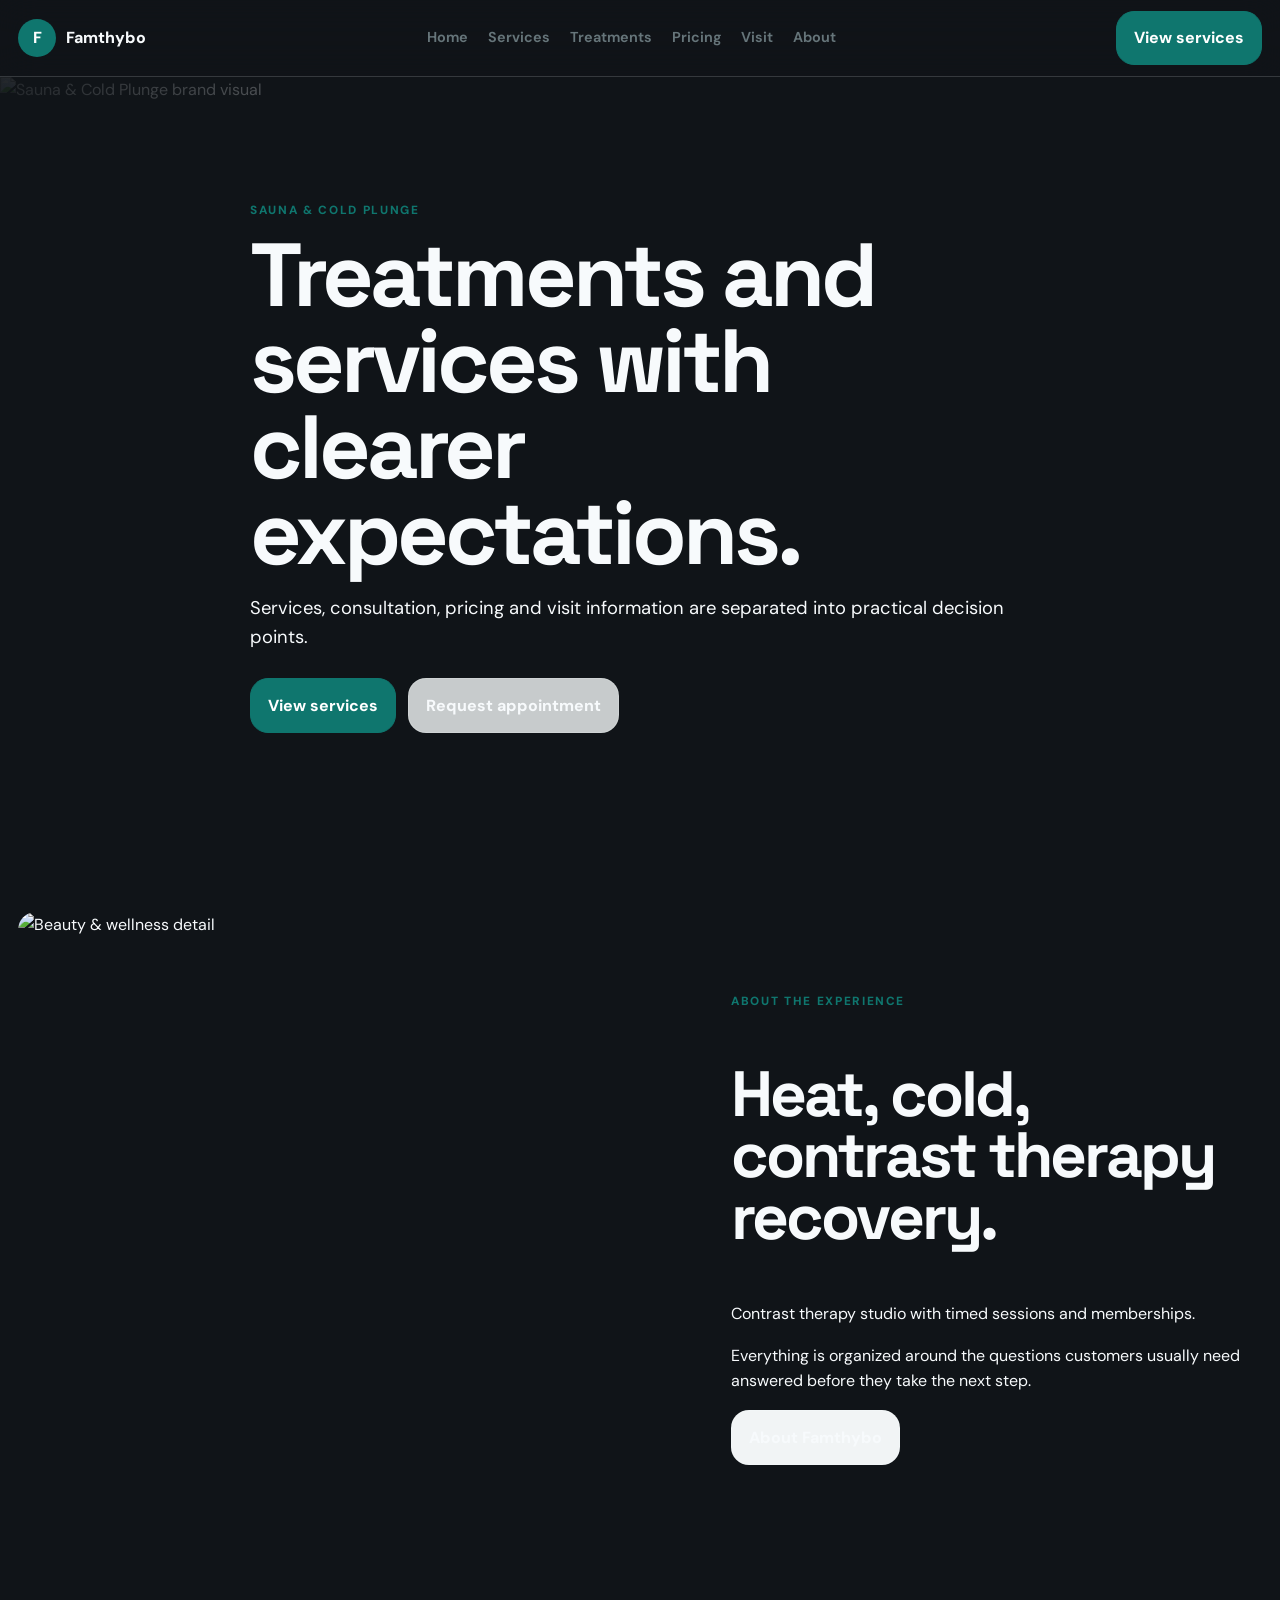
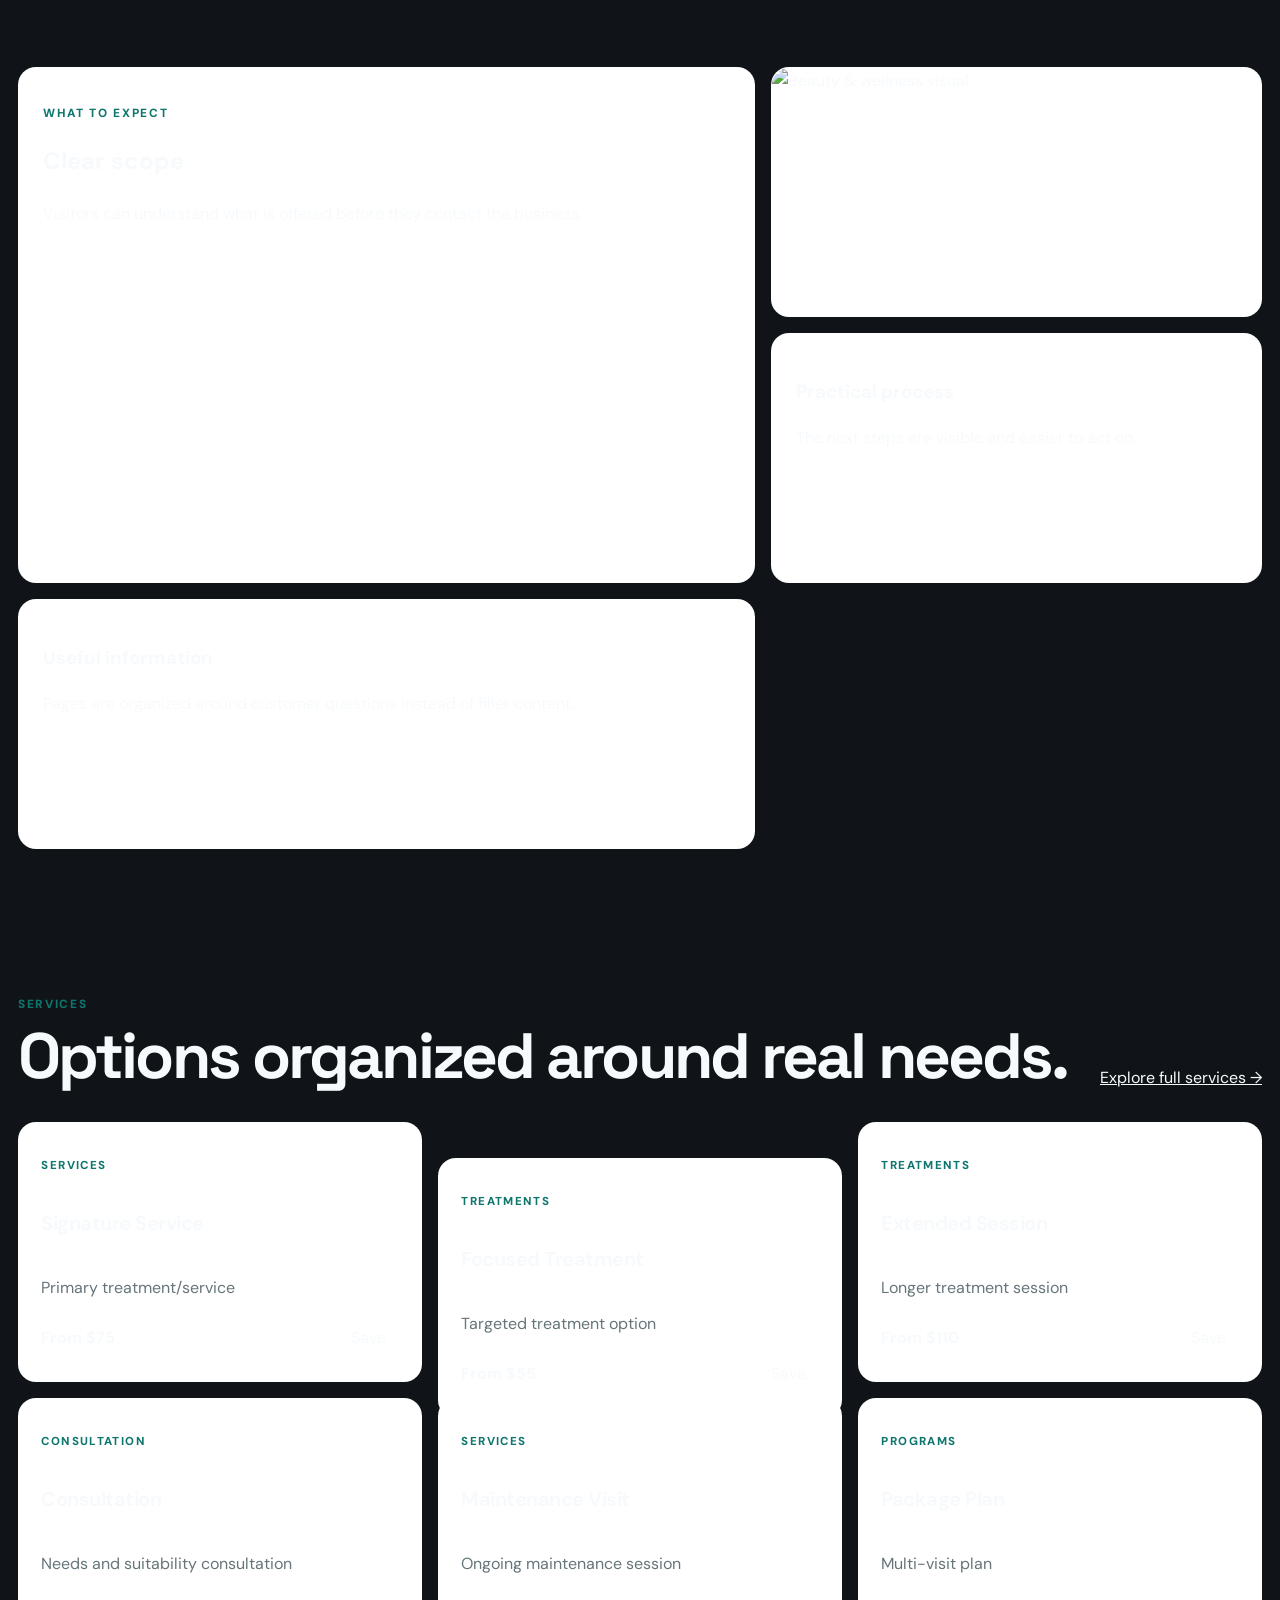
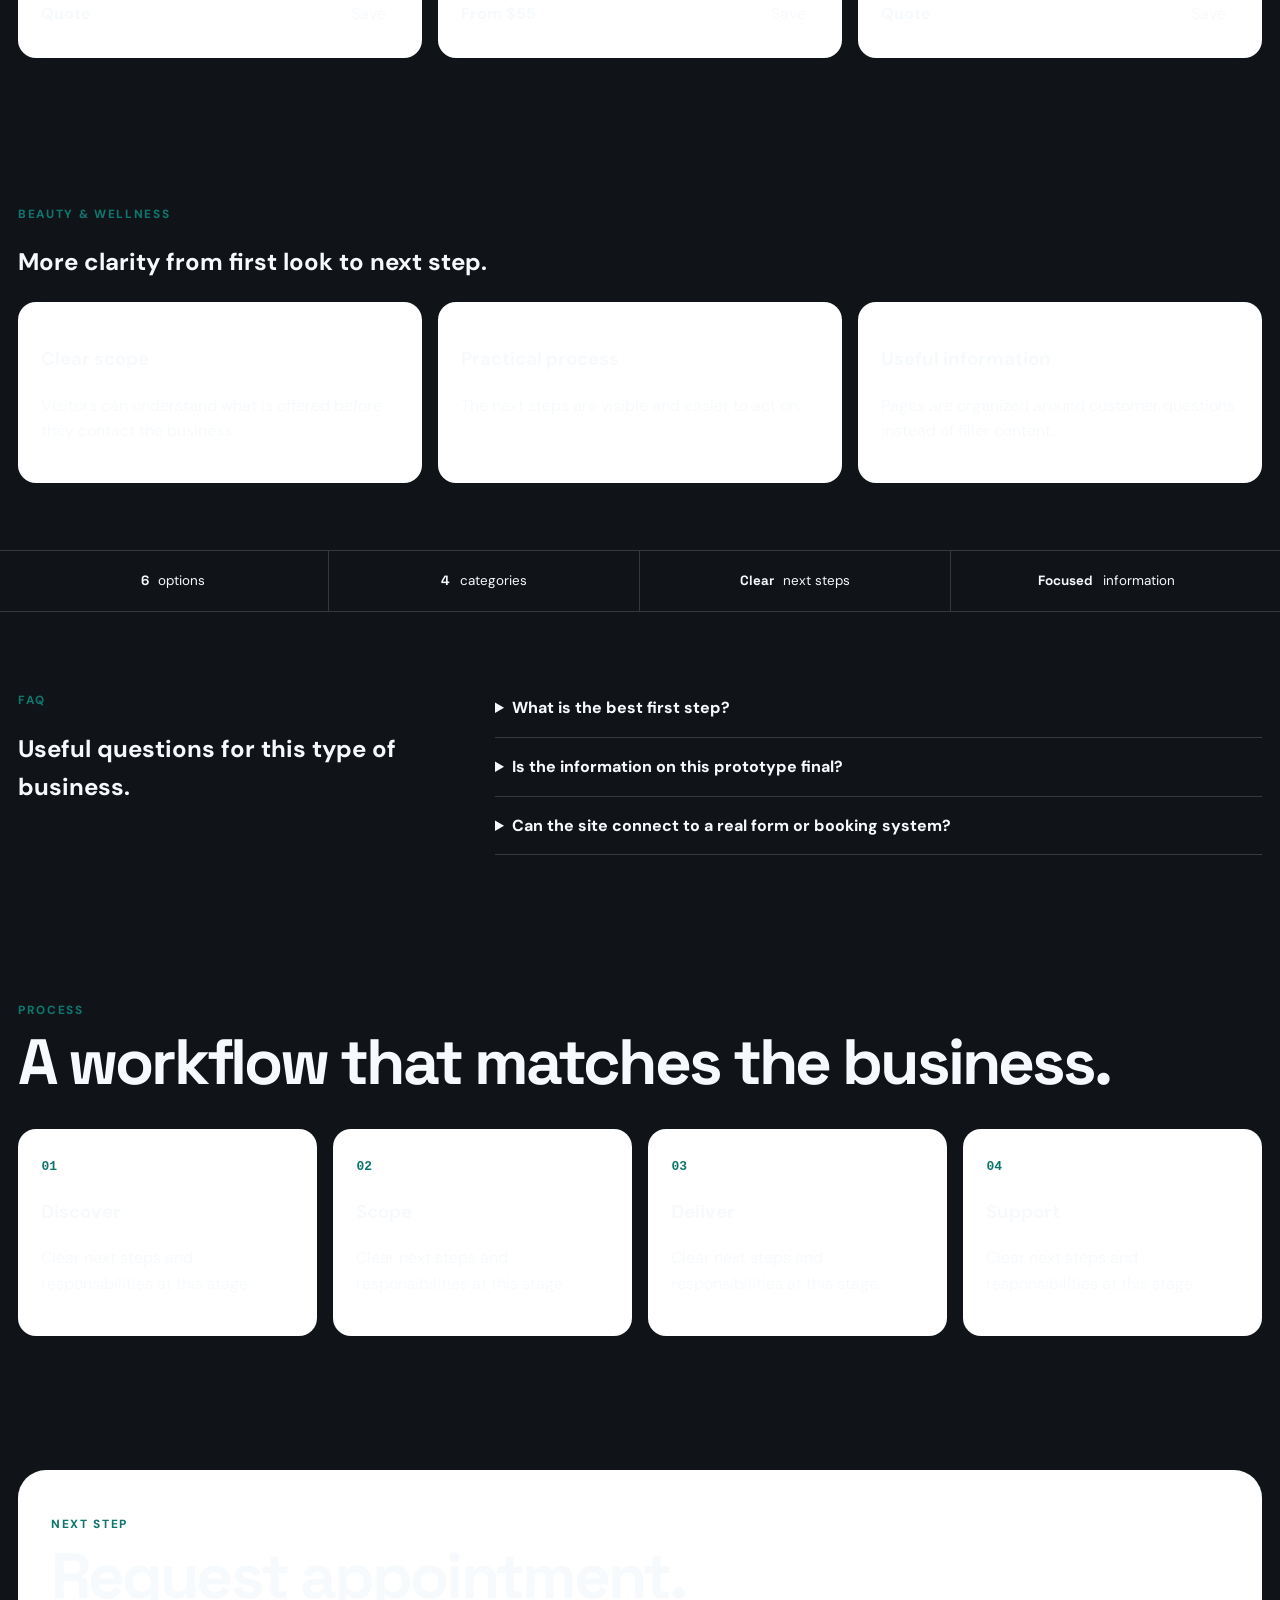
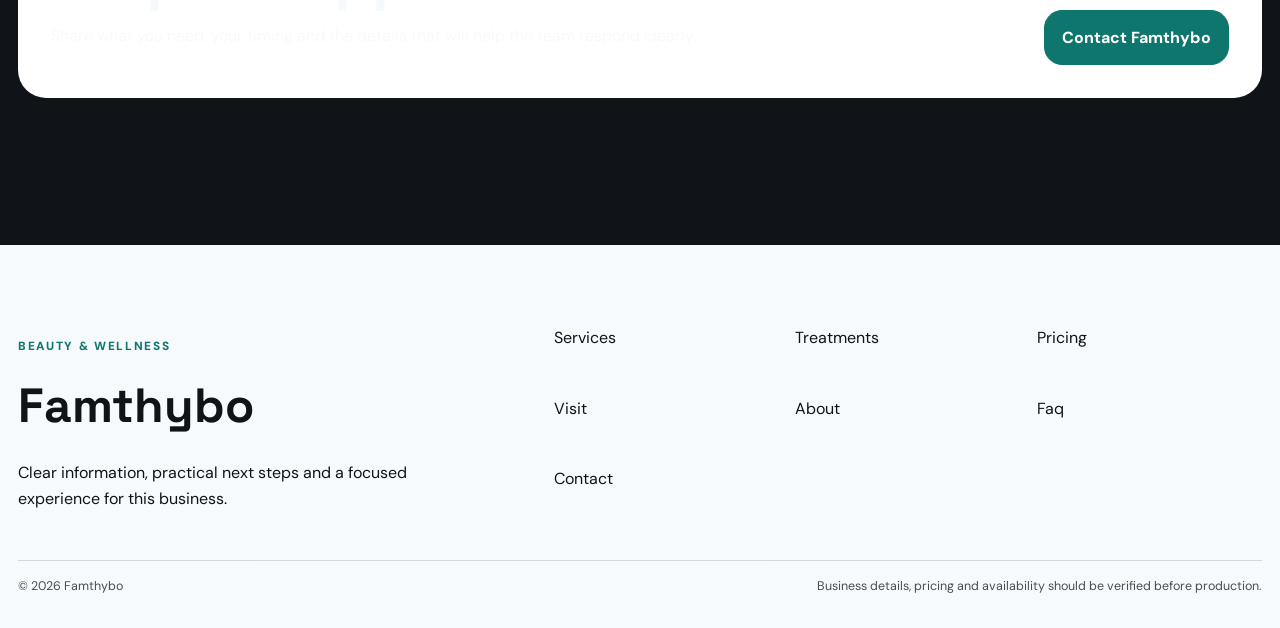
==== index.html @ 9ea0c8bc "Publish company website" ====
<!doctype html><html lang="en"><head><meta charset="utf-8"><meta name="viewport" content="width=device-width,initial-scale=1"><title>Home | Famthybo</title><meta name="description" content="Famthybo — Home. Heat, cold, contrast therapy recovery.."><meta name="theme-color" content="#101418"><meta property="og:title" content="Home | Famthybo"><meta property="og:description" content="Famthybo — Home. Heat, cold, contrast therapy recovery.."><meta property="og:image" content="assets/hero.svg"><meta name="twitter:card" content="summary_large_image"><link rel="preconnect" href="https://fonts.googleapis.com"><link rel="preconnect" href="https://fonts.gstatic.com" crossorigin><link href="https://fonts.googleapis.com/css2?family=DM+Sans:wght@400;500;600;700;800&family=Space+Grotesk:wght@500;600;700;800&display=swap" rel="stylesheet"><link rel="stylesheet" href="styles.css"><link rel="icon" href="favicon.svg" type="image/svg+xml"><script type="application/ld+json">{"@context": "https://schema.org", "@type": "Organization", "name": "Famthybo", "description": "Famthybo \u2014 Home. Heat, cold, contrast therapy recovery..", "url": "https://example.invalid", "knowsAbout": ["Beauty & wellness"]}</script></head><body class="arch-showcase hero-product_stage nav-utility cards-soft density-dense" data-arch="showcase"><header class="site-header"><div class="shell nav-shell"><a class="brand" href="index.html"><span class="brand-mark">F</span><span>Famthybo</span></a><button class="menu-toggle" type="button" data-nav-toggle aria-expanded="false">Menu</button><nav data-nav><a href="index.html">Home</a><a href="services.html">Services</a><a href="treatments.html">Treatments</a><a href="pricing.html">Pricing</a><a href="visit.html">Visit</a><a href="about.html">About</a></nav><a class="nav-cta" href="contact.html">View services</a></div></header><main><section class="home-hero section-hero"><div class="hero-media"><img src="assets/hero.svg" alt="Sauna &amp; Cold Plunge brand visual"></div><div class="hero-shade"></div><div class="shell hero-copy"><p class="eyebrow">SAUNA &amp; COLD PLUNGE</p><h1>Treatments and services with clearer expectations.</h1><p>Services, consultation, pricing and visit information are separated into practical decision points.</p><div class="actions"><a class="btn primary" href="services.html">View services</a><a class="btn secondary" href="contact.html">Request appointment</a></div></div></section><section class="section story"><div class="shell story-grid"><figure><img src="assets/detail.svg" alt="Beauty &amp; wellness detail"></figure><div><p class="eyebrow">ABOUT THE EXPERIENCE</p><h2>Heat, cold, contrast therapy recovery.</h2><p>Contrast therapy studio with timed sessions and memberships.</p><p>Everything is organized around the questions customers usually need answered before they take the next step.</p><a class="btn tertiary" href="about.html">About Famthybo</a></div></div></section><section class="section bento"><div class="shell bento-grid"><article class="bento-large"><p class="eyebrow">WHAT TO EXPECT</p><h2>Clear scope</h2><p>Visitors can understand what is offered before they contact the business.</p></article><figure><img src="assets/catalog.svg" alt="Beauty &amp; wellness visual"></figure><article><h3>Practical process</h3><p>The next steps are visible and easier to act on.</p></article><article><h3>Useful information</h3><p>Pages are organized around customer questions instead of filler content.</p></article></div></section><section class="section catalog-preview"><div class="shell"><div class="section-head"><div><p class="eyebrow">SERVICES</p><h2>Options organized around real needs.</h2></div><a href="services.html">Explore full services →</a></div><div class="catalog-grid"><article class="catalog-card" data-category="Services"><p class="catalog-category">Services</p><h3>Signature Service</h3><p>Primary treatment/service</p><div class="catalog-meta"><strong>From $75</strong><button type="button" data-save-item="Signature Service">Save</button></div></article><article class="catalog-card" data-category="Treatments"><p class="catalog-category">Treatments</p><h3>Focused Treatment</h3><p>Targeted treatment option</p><div class="catalog-meta"><strong>From $55</strong><button type="button" data-save-item="Focused Treatment">Save</button></div></article><article class="catalog-card" data-category="Treatments"><p class="catalog-category">Treatments</p><h3>Extended Session</h3><p>Longer treatment session</p><div class="catalog-meta"><strong>From $110</strong><button type="button" data-save-item="Extended Session">Save</button></div></article><article class="catalog-card" data-category="Consultation"><p class="catalog-category">Consultation</p><h3>Consultation</h3><p>Needs and suitability consultation</p><div class="catalog-meta"><strong>Quote</strong><button type="button" data-save-item="Consultation">Save</button></div></article><article class="catalog-card" data-category="Services"><p class="catalog-category">Services</p><h3>Maintenance Visit</h3><p>Ongoing maintenance session</p><div class="catalog-meta"><strong>From $55</strong><button type="button" data-save-item="Maintenance Visit">Save</button></div></article><article class="catalog-card" data-category="Programs"><p class="catalog-category">Programs</p><h3>Package Plan</h3><p>Multi-visit plan</p><div class="catalog-meta"><strong>Quote</strong><button type="button" data-save-item="Package Plan">Save</button></div></article></div></div></section><section class="section model-feature"><div class="shell"><p class="eyebrow">BEAUTY &amp; WELLNESS</p><h2>More clarity from first look to next step.</h2><div class="feature-grid"><article><h3>Clear scope</h3><p>Visitors can understand what is offered before they contact the business.</p></article><article><h3>Practical process</h3><p>The next steps are visible and easier to act on.</p></article><article><h3>Useful information</h3><p>Pages are organized around customer questions instead of filler content.</p></article></div></div></section><section class="proof-strip"><div class="shell proof-grid"><span><b>6</b> options</span><span><b>4</b> categories</span><span><b>Clear</b> next steps</span><span><b>Focused</b> information</span></div></section><section class="section faq"><div class="shell faq-grid"><div><p class="eyebrow">FAQ</p><h2>Useful questions for this type of business.</h2></div><div class="faq-list"><details><summary>What is the best first step?</summary><p>Start with the primary contact path and share the specific outcome, timing and constraints involved.</p></details><details><summary>Is the information on this prototype final?</summary><p>No. Pricing, availability, policies and business details marked as demo should be verified before production.</p></details><details><summary>Can the site connect to a real form or booking system?</summary><p>Yes. Demo forms are intentionally non-transmitting until a real endpoint or workflow is configured.</p></details></div></div></section><section class="section process"><div class="shell"><div class="section-head"><div><p class="eyebrow">PROCESS</p><h2>A workflow that matches the business.</h2></div></div><div class="process-grid"><article><b>01</b><h3>Discover</h3><p>Clear next steps and responsibilities at this stage.</p></article><article><b>02</b><h3>Scope</h3><p>Clear next steps and responsibilities at this stage.</p></article><article><b>03</b><h3>Deliver</h3><p>Clear next steps and responsibilities at this stage.</p></article><article><b>04</b><h3>Support</h3><p>Clear next steps and responsibilities at this stage.</p></article></div></div></section><section class="section final-cta"><div class="shell cta-panel"><div><p class="eyebrow">NEXT STEP</p><h2>Request appointment.</h2><p>Share what you need, your timing and the details that will help the team respond clearly.</p></div><a class="btn primary" href="contact.html">Contact Famthybo</a></div></section></main><footer class="site-footer"><div class="shell footer-main"><div><p class="eyebrow">Beauty &amp; wellness</p><h2>Famthybo</h2><p>Clear information, practical next steps and a focused experience for this business.</p></div><div class="footer-links"><a href="services.html">Services</a><a href="treatments.html">Treatments</a><a href="pricing.html">Pricing</a><a href="visit.html">Visit</a><a href="about.html">About</a><a href="faq.html">Faq</a><a href="contact.html">Contact</a></div></div><div class="shell footer-bottom"><span>© 2026 Famthybo</span><span>Business details, pricing and availability should be verified before production.</span></div></footer><div class="toast" data-toast></div><script src="site.js"></script></body></html>
---- styles.css ----
:root{--bg:#101418;--surface:#f1f4f5;--card:#ffffff;--ink:#f7fafc;--accent:#0f766e;--muted:#66757a;--line:color-mix(in srgb,var(--ink) 16%,transparent);--radius:18px;--section:4.2rem;--body:"DM Sans",system-ui,sans-serif;--display:"Space Grotesk",serif}*{box-sizing:border-box}html{scroll-behavior:smooth}body{margin:0;background:var(--bg);color:var(--ink);font-family:var(--body);line-height:1.6}img{width:100%;height:100%;object-fit:cover;display:block}a{color:inherit}button,input,select,textarea{font:inherit}.shell{width:min(1320px,calc(100% - 36px));margin-inline:auto}.site-header{position:sticky;top:0;z-index:50;background:color-mix(in srgb,var(--bg) 88%,transparent);backdrop-filter:blur(18px);border-bottom:1px solid var(--line)}.nav-shell{min-height:76px;display:grid;grid-template-columns:auto 1fr auto;align-items:center;gap:24px}.brand{display:flex;align-items:center;gap:10px;text-decoration:none;font-weight:800}.brand-mark{width:38px;height:38px;border-radius:50%;display:grid;place-items:center;background:var(--accent);color:#fff}nav{display:flex;justify-content:center;gap:20px}nav a{text-decoration:none;color:var(--muted);font-size:.9rem;font-weight:650}.nav-cta,.btn{display:inline-flex;align-items:center;justify-content:center;text-decoration:none;border:1px solid var(--line);padding:.85rem 1.05rem;border-radius:max(8px,var(--radius));font-weight:750;cursor:pointer}.nav-cta,.btn.primary{background:var(--accent);color:#fff;border-color:var(--accent)}.btn.secondary{background:color-mix(in srgb,var(--surface) 82%,transparent);backdrop-filter:blur(10px)}.btn.tertiary{background:var(--surface)}.menu-toggle{display:none}.section{padding-block:var(--section)}.home-hero{position:relative;min-height:78vh;display:grid;align-items:end;overflow:hidden}.hero-media,.hero-shade{position:absolute;inset:0}.hero-shade{background:linear-gradient(95deg,color-mix(in srgb,var(--bg) 92%,transparent),color-mix(in srgb,var(--bg) 30%,transparent) 70%,transparent)}.hero-copy{position:relative;z-index:2;padding-block:7rem;max-width:780px}.hero-copy h1,.page-hero h1,.section-head h2,.manifesto h2,.story h2,.cta-panel h2{font-family:var(--display);line-height:.96;letter-spacing:-.045em}.hero-copy h1{font-size:clamp(3.5rem,7vw,6.8rem);margin:.2rem 0 1rem}.hero-copy>p:not(.eyebrow){font-size:1.15rem;max-width:62ch}.eyebrow{font-size:.74rem;text-transform:uppercase;letter-spacing:.14em;font-weight:800;color:var(--accent)}.actions{display:flex;gap:.8rem;flex-wrap:wrap;margin-top:1.6rem}.proof-strip{border-block:1px solid var(--line)}.proof-grid{display:grid;grid-template-columns:repeat(4,1fr)}.proof-grid span{padding:1.2rem;text-align:center;border-right:1px solid var(--line);font-size:.84rem}.proof-grid span:last-child{border-right:0}.proof-grid b{font-family:var(--display);margin-right:.35rem}.section-head{display:flex;justify-content:space-between;align-items:end;gap:2rem;margin-bottom:2rem}.section-head h2{font-size:clamp(2.5rem,5vw,4.8rem);margin:.2rem 0}.catalog-grid{display:grid;gap:1rem}.catalog-card{background:var(--card);border:1px solid var(--line);border-radius:var(--radius);padding:1.4rem;min-height:260px;display:flex;flex-direction:column}.catalog-card h2,.catalog-card h3{font-size:1.25rem;letter-spacing:-.025em}.catalog-card p{color:var(--muted)}.catalog-category{font-size:.72rem;text-transform:uppercase;letter-spacing:.12em;font-weight:800;color:var(--accent)!important}.catalog-meta{display:flex;justify-content:space-between;align-items:center;gap:1rem;margin-top:auto}.catalog-meta button{border:1px solid var(--line);background:transparent;color:inherit;border-radius:999px;padding:.45rem .7rem;cursor:pointer}.manifesto-grid{display:grid;gap:2rem;align-items:start}.manifesto h2{font-size:clamp(3rem,6vw,6rem);margin:.2rem 0}.manifesto-index{display:grid;grid-template-columns:auto 1fr;gap:.6rem 1rem}.manifesto-index span{color:var(--accent);font-family:monospace}.story-grid{display:grid;grid-template-columns:1.1fr .9fr;gap:5vw;align-items:center}.story-grid figure{height:520px;margin:0;border-radius:var(--radius);overflow:hidden}.story h2{font-size:clamp(2.4rem,5vw,4.5rem)}.process-grid,.feature-grid{display:grid;grid-template-columns:repeat(4,1fr);gap:1rem}.feature-grid{grid-template-columns:repeat(3,1fr)}.process-grid article,.feature-grid article{border:1px solid var(--line);background:var(--card);padding:1.4rem;border-radius:var(--radius)}.process-grid b{color:var(--accent);font-family:monospace}.bento-grid{display:grid;grid-template-columns:1.2fr .8fr;gap:1rem}.bento-grid>*{border:1px solid var(--line);background:var(--card);border-radius:var(--radius);padding:1.5rem;min-height:250px}.bento-grid figure{padding:0;overflow:hidden;margin:0}.bento-large{grid-row:span 2}.faq-grid{display:grid;grid-template-columns:.7fr 1.3fr;gap:5vw}.faq-list details{border-bottom:1px solid var(--line);padding:1rem 0}.faq-list summary{cursor:pointer;font-weight:750}.faq-list p{color:var(--muted)}.cta-panel{background:var(--card);border:1px solid var(--line);border-radius:calc(var(--radius) + 10px);padding:2rem;display:flex;justify-content:space-between;align-items:end;gap:2rem}.cta-panel h2{font-size:clamp(2.5rem,5vw,4.8rem);margin:.2rem 0}.page-hero{padding-block:7rem 2rem}.page-hero h1{font-size:clamp(3.2rem,6vw,6rem);max-width:12ch;margin:.2rem 0}.page-hero p:last-child{max-width:720px;color:var(--muted)}.catalog-tools{position:sticky;top:82px;z-index:10;background:var(--bg);padding:1rem 0;display:flex;gap:.8rem;align-items:center;flex-wrap:wrap}.catalog-tools input{min-width:260px;flex:1;background:var(--surface);border:1px solid var(--line);padding:.85rem;border-radius:999px;color:inherit}.filter-row{display:flex;gap:.45rem;flex-wrap:wrap}.filter-row button{background:transparent;color:inherit;border:1px solid var(--line);padding:.55rem .8rem;border-radius:999px;cursor:pointer}.filter-row button.active{background:var(--accent);color:#fff;border-color:var(--accent)}.catalog-grid.full{grid-template-columns:repeat(3,1fr)}.subpage-grid{display:grid;grid-template-columns:1fr 1fr;gap:4vw;align-items:start}.subpage-grid>div{display:grid;grid-template-columns:1fr 1fr;gap:1rem}.subpage-grid article{border:1px solid var(--line);background:var(--card);padding:1.2rem;border-radius:var(--radius)}.subpage-grid figure{height:600px;margin:0;border-radius:var(--radius);overflow:hidden}.contact-grid{display:grid;grid-template-columns:1.2fr .8fr;gap:4vw}.contact-form{display:grid;gap:1rem;background:var(--card);border:1px solid var(--line);padding:1.5rem;border-radius:var(--radius)}.contact-form label{display:grid;gap:.4rem;font-weight:700}.contact-form input,.contact-form select,.contact-form textarea{background:var(--surface);color:inherit;border:1px solid var(--line);border-radius:10px;padding:.85rem}.contact-aside{background:var(--ink);color:var(--bg);padding:2rem;border-radius:var(--radius)}.site-footer{margin-top:5rem;background:var(--ink);color:var(--bg);padding:5rem 0 2rem}.footer-main{display:grid;grid-template-columns:.8fr 1.2fr;gap:4rem}.footer-main h2{font-family:var(--display);font-size:3rem;margin:.2rem 0}.footer-links{display:grid;grid-template-columns:repeat(3,1fr);gap:.6rem 1rem}.footer-links a{text-decoration:none}.footer-bottom{display:flex;justify-content:space-between;gap:1rem;flex-wrap:wrap;border-top:1px solid color-mix(in srgb,var(--bg) 20%,transparent);margin-top:2rem;padding-top:1rem;font-size:.78rem;opacity:.75}.toast{position:fixed;right:1rem;bottom:1rem;background:var(--ink);color:var(--bg);padding:.8rem 1rem;border-radius:999px;opacity:0;transform:translateY(20px);transition:.25s;z-index:99}.toast.show{opacity:1;transform:none}.reveal{opacity:0;transform:translateY(20px);transition:.55s}.reveal.visible{opacity:1;transform:none}.story-grid figure{min-height:620px}.catalog-grid{grid-template-columns:repeat(3,1fr)}.catalog-card:nth-child(2){transform:translateY(36px)}@media(max-width:980px){.menu-toggle{display:block}nav{display:none;position:absolute;left:0;right:0;top:76px;background:var(--bg);padding:1rem;flex-direction:column}nav.open{display:flex}.nav-shell{grid-template-columns:1fr auto auto}.proof-grid,.process-grid,.feature-grid,.catalog-grid.full,.catalog-grid{grid-template-columns:1fr 1fr}.story-grid,.faq-grid,.subpage-grid,.contact-grid,.footer-main{grid-template-columns:1fr}.subpage-grid>div{grid-template-columns:1fr 1fr}.hero-split_media .home-hero .hero-media{width:100%;left:0}.hero-copy{max-width:100%}}@media(max-width:620px){.shell{width:min(100% - 24px,1320px)}.nav-cta{display:none}.proof-grid,.process-grid,.feature-grid,.catalog-grid,.catalog-grid.full,.subpage-grid>div,.footer-links{grid-template-columns:1fr}.proof-grid span{border-right:0;border-bottom:1px solid var(--line)}.section{padding-block:4rem}.home-hero{min-height:72vh}.hero-copy{padding-block:5rem 3rem}.section-head,.cta-panel{display:block}.catalog-card{min-height:220px}.story-grid figure,.subpage-grid figure{height:380px}}@media(prefers-reduced-motion:reduce){*{scroll-behavior:auto!important;transition:none!important}.reveal{opacity:1;transform:none}}
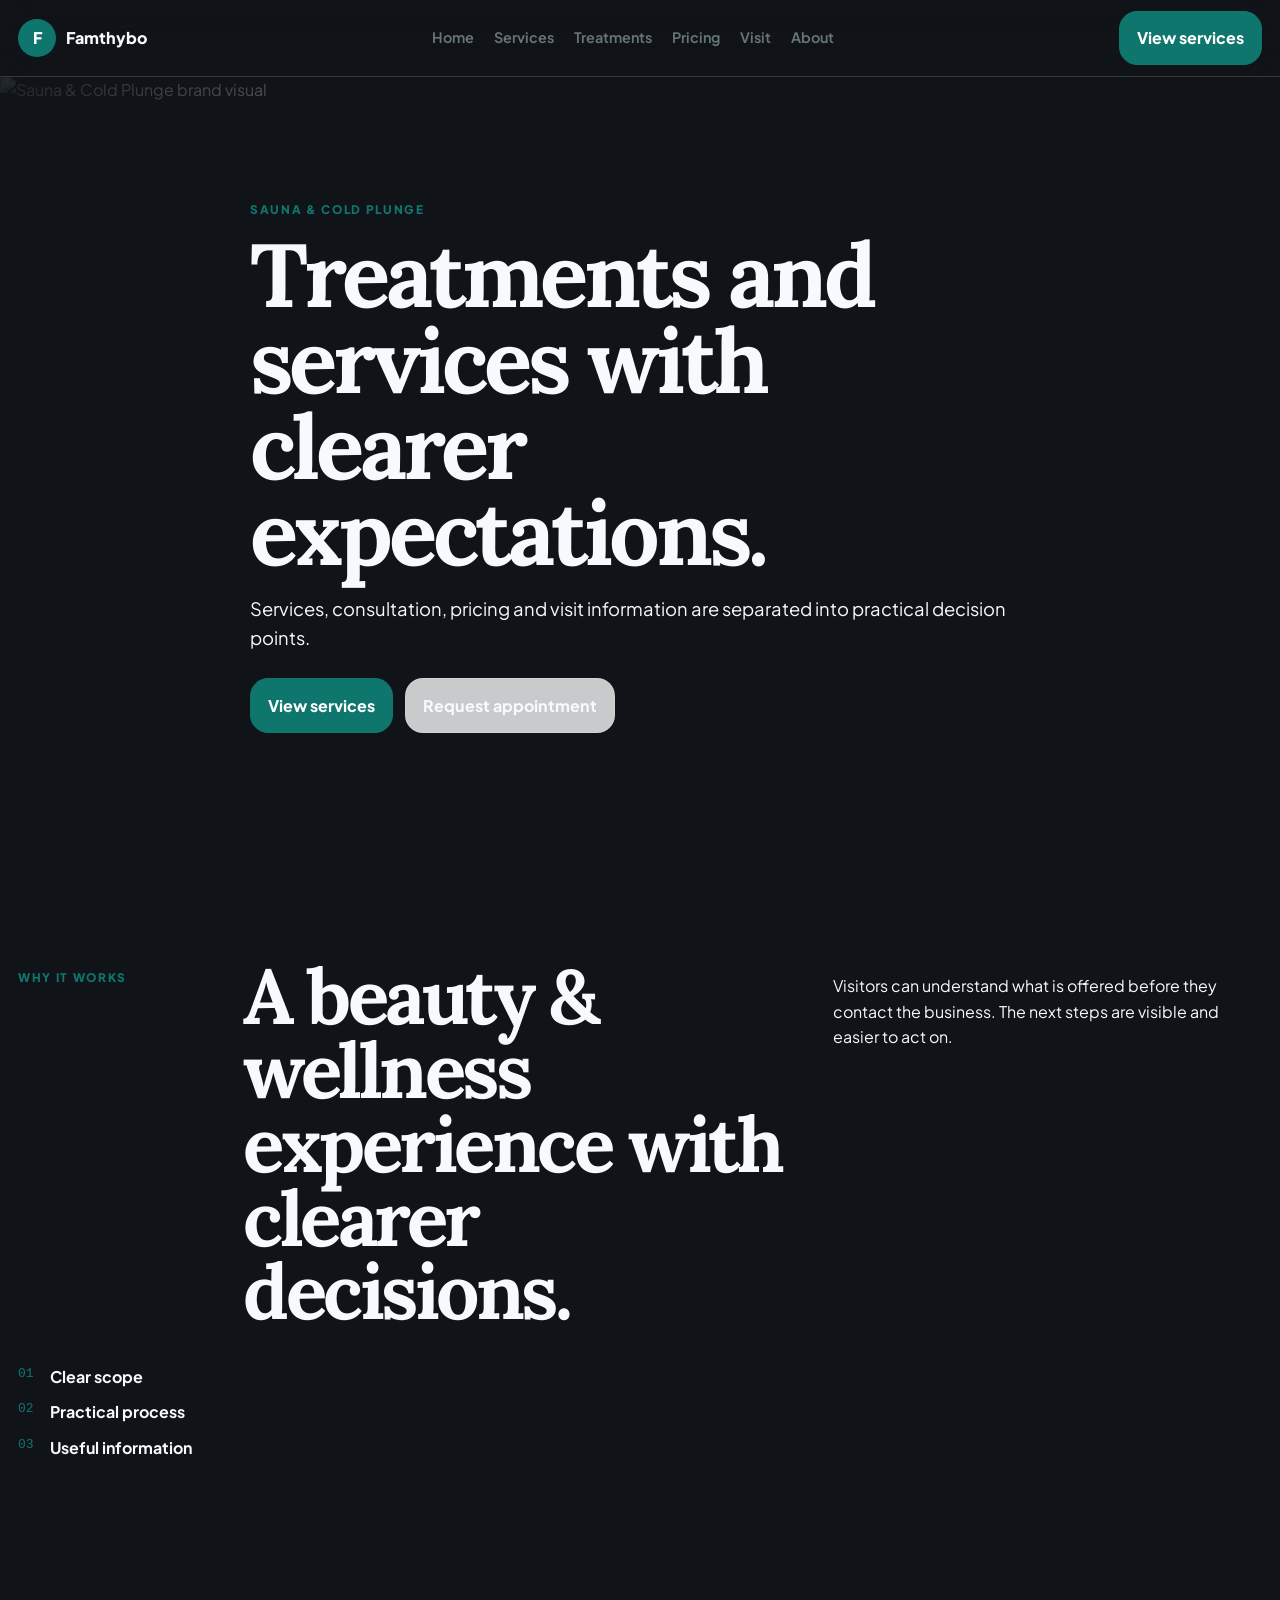
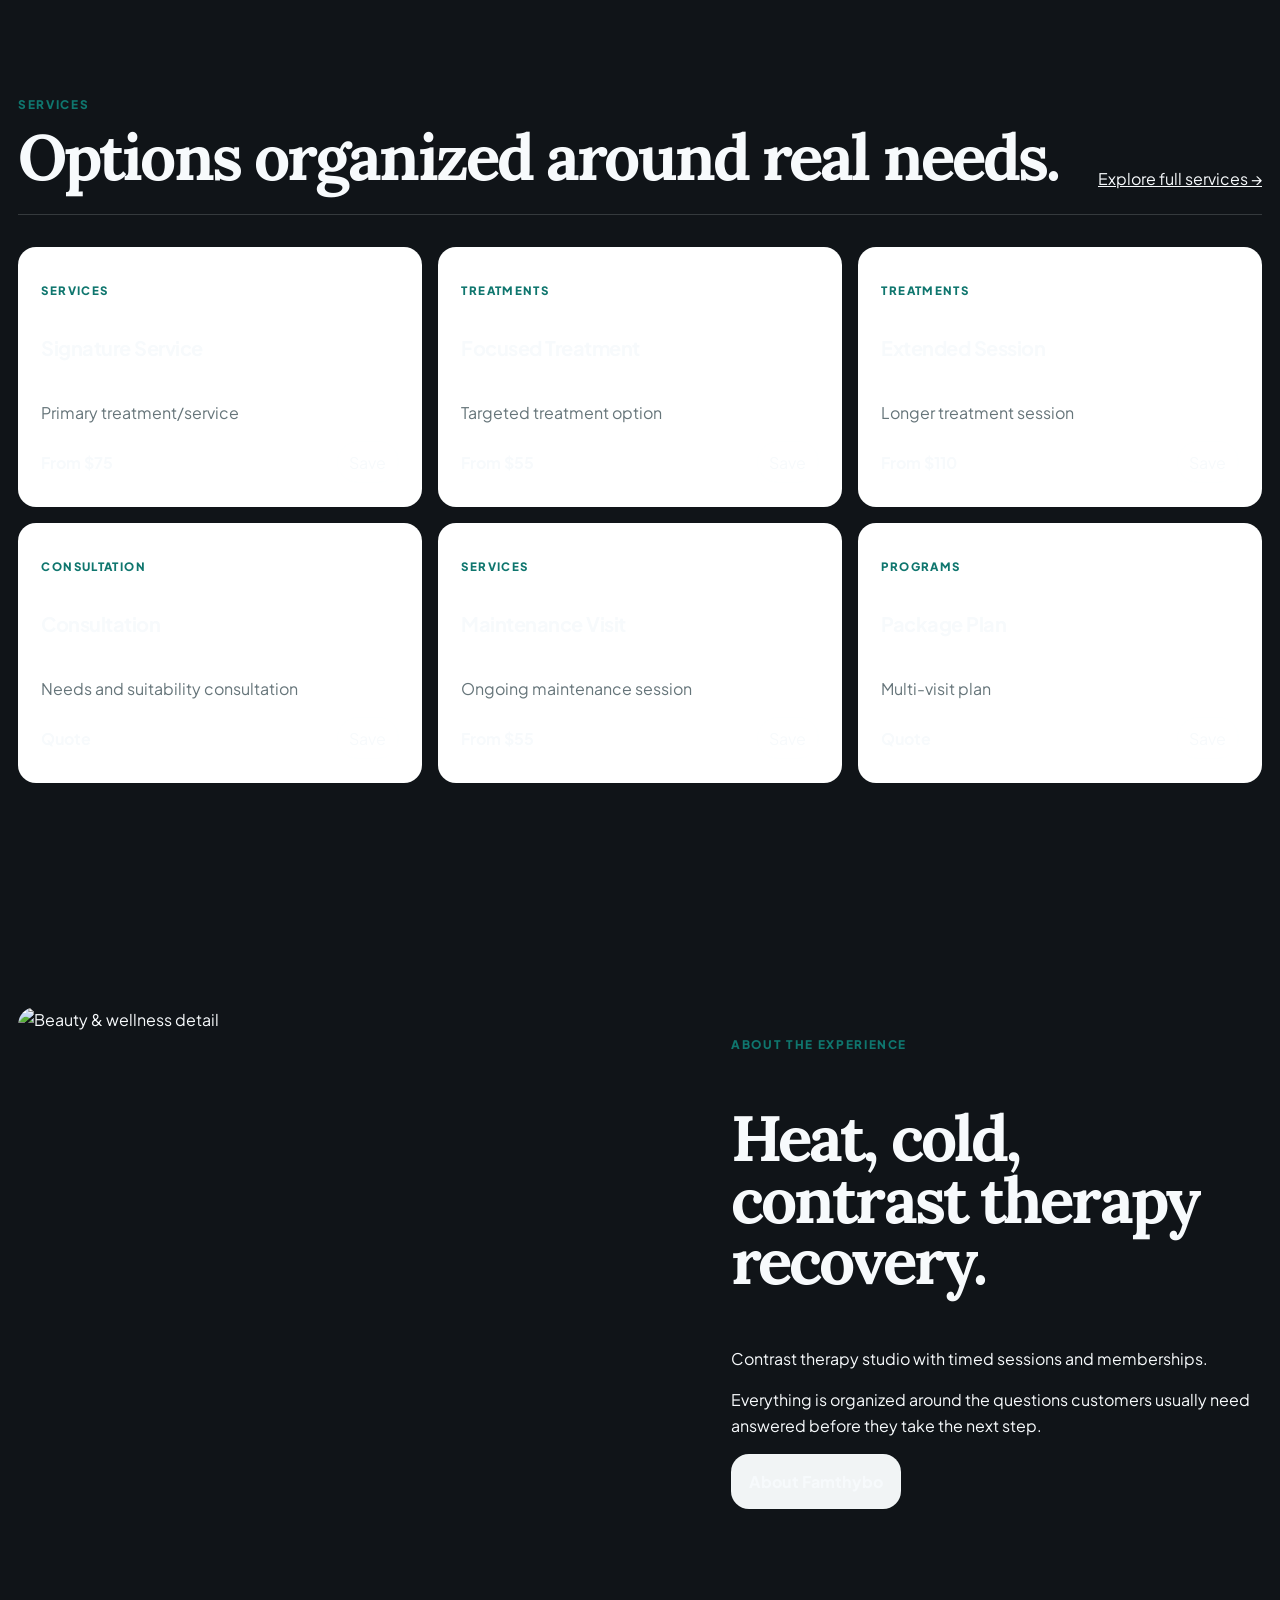
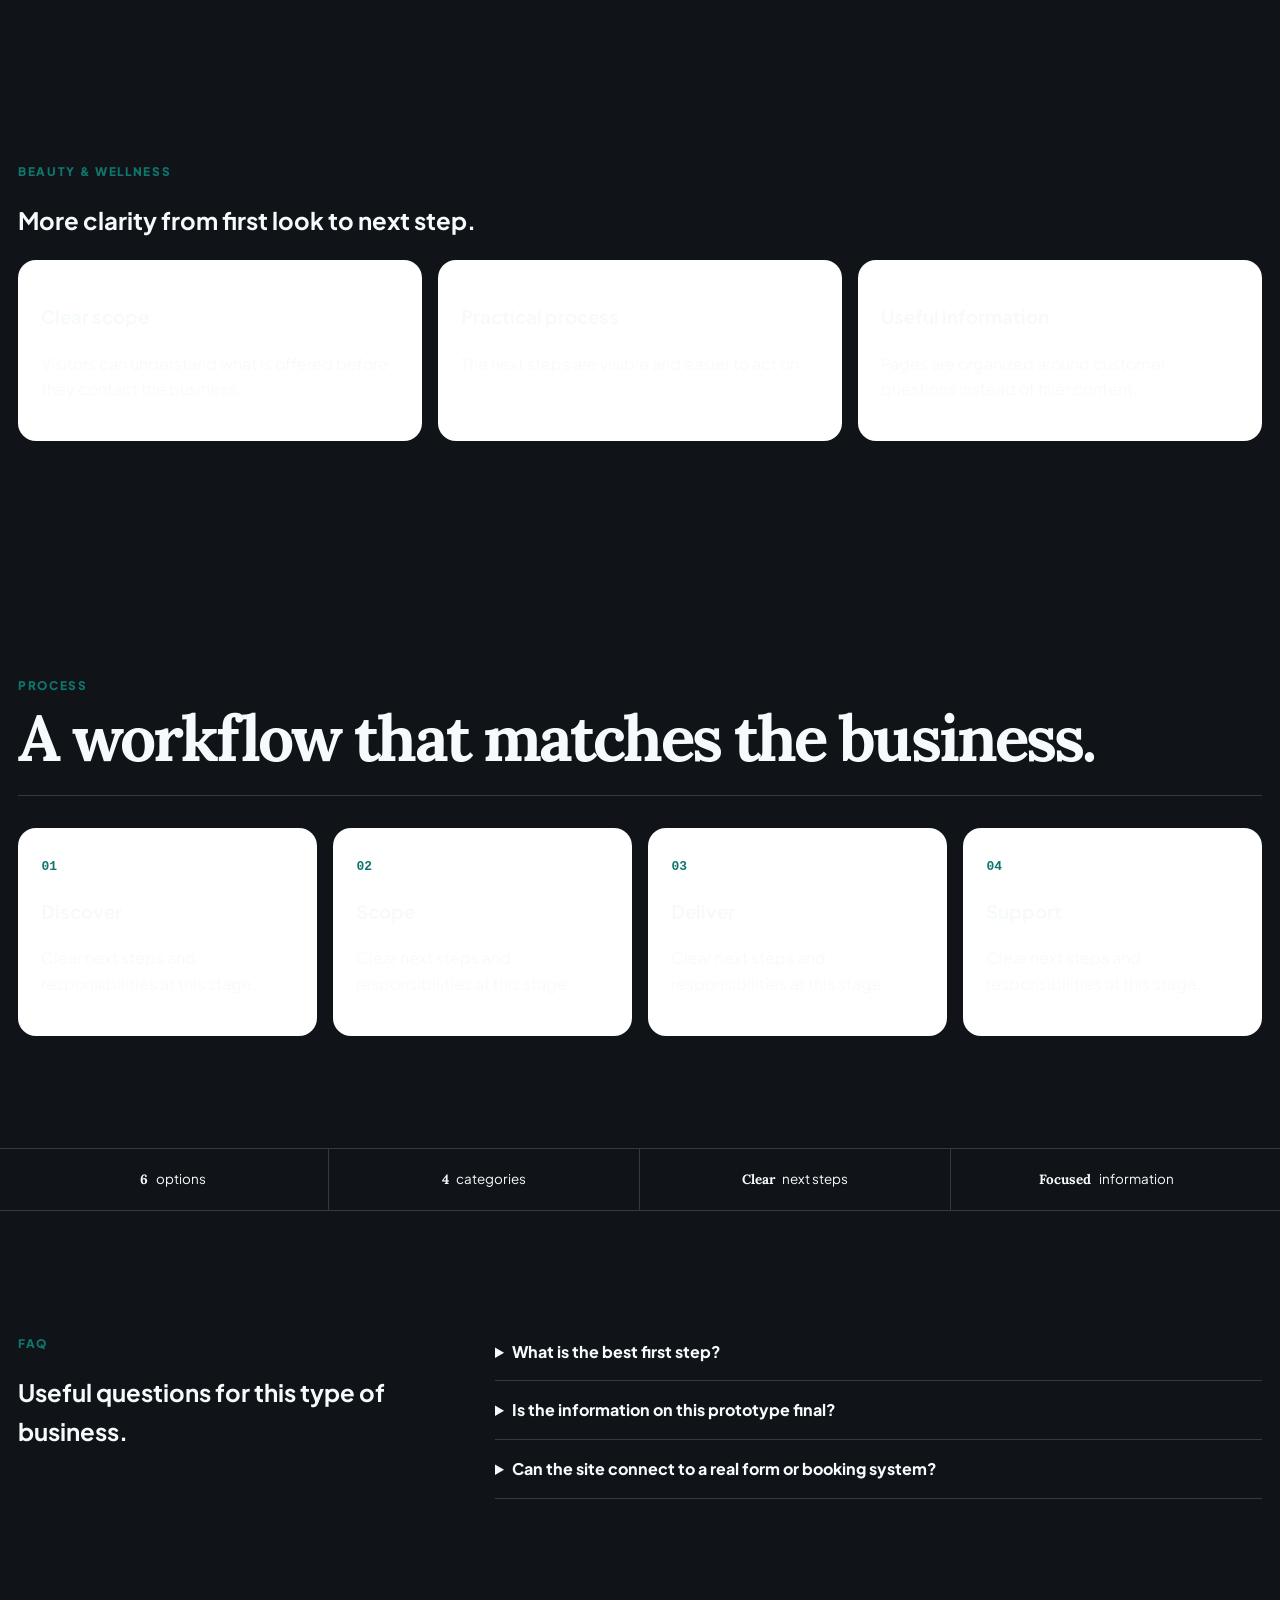
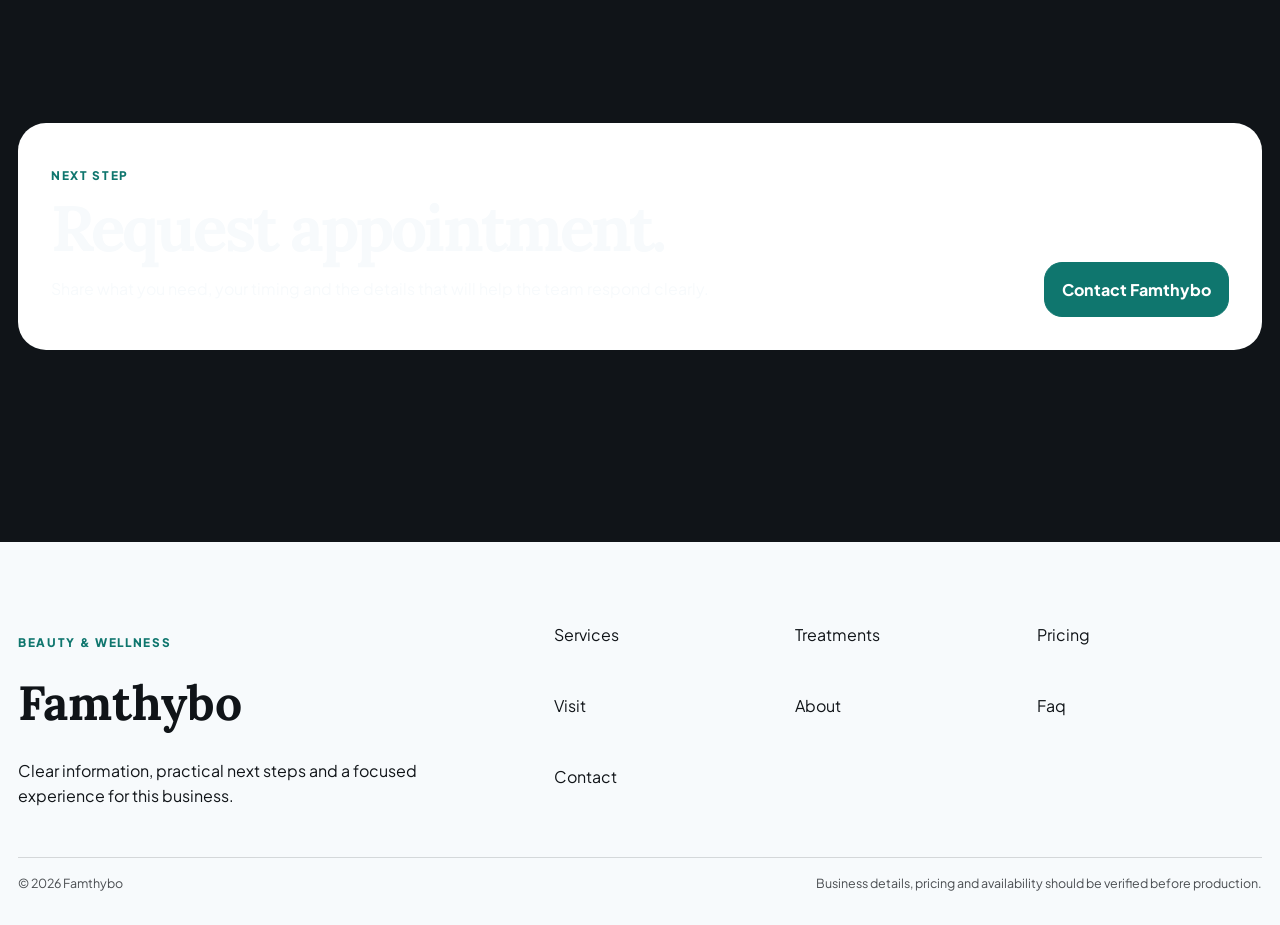
==== commit 99afa448: "Improve website (minimal)" ====
--- a/index.html
+++ b/index.html
@@ -1 +1 @@
-<!doctype html><html lang="en"><head><meta charset="utf-8"><meta name="viewport" content="width=device-width,initial-scale=1"><title>Home | Famthybo</title><meta name="description" content="Famthybo — Home. Heat, cold, contrast therapy recovery.."><meta name="theme-color" content="#101418"><meta property="og:title" content="Home | Famthybo"><meta property="og:description" content="Famthybo — Home. Heat, cold, contrast therapy recovery.."><meta property="og:image" content="assets/hero.svg"><meta name="twitter:card" content="summary_large_image"><link rel="preconnect" href="https://fonts.googleapis.com"><link rel="preconnect" href="https://fonts.gstatic.com" crossorigin><link href="https://fonts.googleapis.com/css2?family=DM+Sans:wght@400;500;600;700;800&family=Space+Grotesk:wght@500;600;700;800&display=swap" rel="stylesheet"><link rel="stylesheet" href="styles.css"><link rel="icon" href="favicon.svg" type="image/svg+xml"><script type="application/ld+json">{"@context": "https://schema.org", "@type": "Organization", "name": "Famthybo", "description": "Famthybo \u2014 Home. Heat, cold, contrast therapy recovery..", "url": "https://example.invalid", "knowsAbout": ["Beauty & wellness"]}</script></head><body class="arch-showcase hero-product_stage nav-utility cards-soft density-dense" data-arch="showcase"><header class="site-header"><div class="shell nav-shell"><a class="brand" href="index.html"><span class="brand-mark">F</span><span>Famthybo</span></a><button class="menu-toggle" type="button" data-nav-toggle aria-expanded="false">Menu</button><nav data-nav><a href="index.html">Home</a><a href="services.html">Services</a><a href="treatments.html">Treatments</a><a href="pricing.html">Pricing</a><a href="visit.html">Visit</a><a href="about.html">About</a></nav><a class="nav-cta" href="contact.html">View services</a></div></header><main><section class="home-hero section-hero"><div class="hero-media"><img src="assets/hero.svg" alt="Sauna &amp; Cold Plunge brand visual"></div><div class="hero-shade"></div><div class="shell hero-copy"><p class="eyebrow">SAUNA &amp; COLD PLUNGE</p><h1>Treatments and services with clearer expectations.</h1><p>Services, consultation, pricing and visit information are separated into practical decision points.</p><div class="actions"><a class="btn primary" href="services.html">View services</a><a class="btn secondary" href="contact.html">Request appointment</a></div></div></section><section class="section story"><div class="shell story-grid"><figure><img src="assets/detail.svg" alt="Beauty &amp; wellness detail"></figure><div><p class="eyebrow">ABOUT THE EXPERIENCE</p><h2>Heat, cold, contrast therapy recovery.</h2><p>Contrast therapy studio with timed sessions and memberships.</p><p>Everything is organized around the questions customers usually need answered before they take the next step.</p><a class="btn tertiary" href="about.html">About Famthybo</a></div></div></section><section class="section bento"><div class="shell bento-grid"><article class="bento-large"><p class="eyebrow">WHAT TO EXPECT</p><h2>Clear scope</h2><p>Visitors can understand what is offered before they contact the business.</p></article><figure><img src="assets/catalog.svg" alt="Beauty &amp; wellness visual"></figure><article><h3>Practical process</h3><p>The next steps are visible and easier to act on.</p></article><article><h3>Useful information</h3><p>Pages are organized around customer questions instead of filler content.</p></article></div></section><section class="section catalog-preview"><div class="shell"><div class="section-head"><div><p class="eyebrow">SERVICES</p><h2>Options organized around real needs.</h2></div><a href="services.html">Explore full services →</a></div><div class="catalog-grid"><article class="catalog-card" data-category="Services"><p class="catalog-category">Services</p><h3>Signature Service</h3><p>Primary treatment/service</p><div class="catalog-meta"><strong>From $75</strong><button type="button" data-save-item="Signature Service">Save</button></div></article><article class="catalog-card" data-category="Treatments"><p class="catalog-category">Treatments</p><h3>Focused Treatment</h3><p>Targeted treatment option</p><div class="catalog-meta"><strong>From $55</strong><button type="button" data-save-item="Focused Treatment">Save</button></div></article><article class="catalog-card" data-category="Treatments"><p class="catalog-category">Treatments</p><h3>Extended Session</h3><p>Longer treatment session</p><div class="catalog-meta"><strong>From $110</strong><button type="button" data-save-item="Extended Session">Save</button></div></article><article class="catalog-card" data-category="Consultation"><p class="catalog-category">Consultation</p><h3>Consultation</h3><p>Needs and suitability consultation</p><div class="catalog-meta"><strong>Quote</strong><button type="button" data-save-item="Consultation">Save</button></div></article><article class="catalog-card" data-category="Services"><p class="catalog-category">Services</p><h3>Maintenance Visit</h3><p>Ongoing maintenance session</p><div class="catalog-meta"><strong>From $55</strong><button type="button" data-save-item="Maintenance Visit">Save</button></div></article><article class="catalog-card" data-category="Programs"><p class="catalog-category">Programs</p><h3>Package Plan</h3><p>Multi-visit plan</p><div class="catalog-meta"><strong>Quote</strong><button type="button" data-save-item="Package Plan">Save</button></div></article></div></div></section><section class="section model-feature"><div class="shell"><p class="eyebrow">BEAUTY &amp; WELLNESS</p><h2>More clarity from first look to next step.</h2><div class="feature-grid"><article><h3>Clear scope</h3><p>Visitors can understand what is offered before they contact the business.</p></article><article><h3>Practical process</h3><p>The next steps are visible and easier to act on.</p></article><article><h3>Useful information</h3><p>Pages are organized around customer questions instead of filler content.</p></article></div></div></section><section class="proof-strip"><div class="shell proof-grid"><span><b>6</b> options</span><span><b>4</b> categories</span><span><b>Clear</b> next steps</span><span><b>Focused</b> information</span></div></section><section class="section faq"><div class="shell faq-grid"><div><p class="eyebrow">FAQ</p><h2>Useful questions for this type of business.</h2></div><div class="faq-list"><details><summary>What is the best first step?</summary><p>Start with the primary contact path and share the specific outcome, timing and constraints involved.</p></details><details><summary>Is the information on this prototype final?</summary><p>No. Pricing, availability, policies and business details marked as demo should be verified before production.</p></details><details><summary>Can the site connect to a real form or booking system?</summary><p>Yes. Demo forms are intentionally non-transmitting until a real endpoint or workflow is configured.</p></details></div></div></section><section class="section process"><div class="shell"><div class="section-head"><div><p class="eyebrow">PROCESS</p><h2>A workflow that matches the business.</h2></div></div><div class="process-grid"><article><b>01</b><h3>Discover</h3><p>Clear next steps and responsibilities at this stage.</p></article><article><b>02</b><h3>Scope</h3><p>Clear next steps and responsibilities at this stage.</p></article><article><b>03</b><h3>Deliver</h3><p>Clear next steps and responsibilities at this stage.</p></article><article><b>04</b><h3>Support</h3><p>Clear next steps and responsibilities at this stage.</p></article></div></div></section><section class="section final-cta"><div class="shell cta-panel"><div><p class="eyebrow">NEXT STEP</p><h2>Request appointment.</h2><p>Share what you need, your timing and the details that will help the team respond clearly.</p></div><a class="btn primary" href="contact.html">Contact Famthybo</a></div></section></main><footer class="site-footer"><div class="shell footer-main"><div><p class="eyebrow">Beauty &amp; wellness</p><h2>Famthybo</h2><p>Clear information, practical next steps and a focused experience for this business.</p></div><div class="footer-links"><a href="services.html">Services</a><a href="treatments.html">Treatments</a><a href="pricing.html">Pricing</a><a href="visit.html">Visit</a><a href="about.html">About</a><a href="faq.html">Faq</a><a href="contact.html">Contact</a></div></div><div class="shell footer-bottom"><span>© 2026 Famthybo</span><span>Business details, pricing and availability should be verified before production.</span></div></footer><div class="toast" data-toast></div><script src="site.js"></script></body></html>+<!doctype html><html lang="en"><head><meta charset="utf-8"><meta name="viewport" content="width=device-width,initial-scale=1"><title>Home | Famthybo</title><meta name="description" content="Famthybo — Home. Heat, cold, contrast therapy recovery.."><meta name="theme-color" content="#101418"><meta property="og:title" content="Home | Famthybo"><meta property="og:description" content="Famthybo — Home. Heat, cold, contrast therapy recovery.."><meta property="og:image" content="assets/hero.svg"><meta name="twitter:card" content="summary_large_image"><link rel="preconnect" href="https://fonts.googleapis.com"><link rel="preconnect" href="https://fonts.gstatic.com" crossorigin><link href="https://fonts.googleapis.com/css2?family=Plus+Jakarta+Sans:wght@400;500;600;700;800&family=Lora:wght@500;600;700;800&display=swap" rel="stylesheet"><link rel="stylesheet" href="styles.css"><link rel="icon" href="favicon.svg" type="image/svg+xml"><script type="application/ld+json">{"@context": "https://schema.org", "@type": "Organization", "name": "Famthybo", "description": "Famthybo \u2014 Home. Heat, cold, contrast therapy recovery..", "url": "https://example.invalid", "knowsAbout": ["Beauty & wellness"]}</script></head><body class="arch-editorial hero-product_stage nav-overlay cards-editorial density-airy" data-arch="editorial"><header class="site-header"><div class="shell nav-shell"><a class="brand" href="index.html"><span class="brand-mark">F</span><span>Famthybo</span></a><button class="menu-toggle" type="button" data-nav-toggle aria-expanded="false">Menu</button><nav data-nav><a href="index.html">Home</a><a href="services.html">Services</a><a href="treatments.html">Treatments</a><a href="pricing.html">Pricing</a><a href="visit.html">Visit</a><a href="about.html">About</a></nav><a class="nav-cta" href="contact.html">View services</a></div></header><main><section class="home-hero section-hero"><div class="hero-media"><img src="assets/hero.svg" alt="Sauna &amp; Cold Plunge brand visual"></div><div class="hero-shade"></div><div class="shell hero-copy"><p class="eyebrow">SAUNA &amp; COLD PLUNGE</p><h1>Treatments and services with clearer expectations.</h1><p>Services, consultation, pricing and visit information are separated into practical decision points.</p><div class="actions"><a class="btn primary" href="services.html">View services</a><a class="btn secondary" href="contact.html">Request appointment</a></div></div></section><section class="section manifesto"><div class="shell manifesto-grid"><p class="eyebrow">WHY IT WORKS</p><h2>A beauty &amp; wellness experience with clearer decisions.</h2><p>Visitors can understand what is offered before they contact the business. The next steps are visible and easier to act on.</p><div class="manifesto-index"><span>01</span><b>Clear scope</b><span>02</span><b>Practical process</b><span>03</span><b>Useful information</b></div></div></section><section class="section catalog-preview"><div class="shell"><div class="section-head"><div><p class="eyebrow">SERVICES</p><h2>Options organized around real needs.</h2></div><a href="services.html">Explore full services →</a></div><div class="catalog-grid"><article class="catalog-card" data-category="Services"><p class="catalog-category">Services</p><h3>Signature Service</h3><p>Primary treatment/service</p><div class="catalog-meta"><strong>From $75</strong><button type="button" data-save-item="Signature Service">Save</button></div></article><article class="catalog-card" data-category="Treatments"><p class="catalog-category">Treatments</p><h3>Focused Treatment</h3><p>Targeted treatment option</p><div class="catalog-meta"><strong>From $55</strong><button type="button" data-save-item="Focused Treatment">Save</button></div></article><article class="catalog-card" data-category="Treatments"><p class="catalog-category">Treatments</p><h3>Extended Session</h3><p>Longer treatment session</p><div class="catalog-meta"><strong>From $110</strong><button type="button" data-save-item="Extended Session">Save</button></div></article><article class="catalog-card" data-category="Consultation"><p class="catalog-category">Consultation</p><h3>Consultation</h3><p>Needs and suitability consultation</p><div class="catalog-meta"><strong>Quote</strong><button type="button" data-save-item="Consultation">Save</button></div></article><article class="catalog-card" data-category="Services"><p class="catalog-category">Services</p><h3>Maintenance Visit</h3><p>Ongoing maintenance session</p><div class="catalog-meta"><strong>From $55</strong><button type="button" data-save-item="Maintenance Visit">Save</button></div></article><article class="catalog-card" data-category="Programs"><p class="catalog-category">Programs</p><h3>Package Plan</h3><p>Multi-visit plan</p><div class="catalog-meta"><strong>Quote</strong><button type="button" data-save-item="Package Plan">Save</button></div></article></div></div></section><section class="section story"><div class="shell story-grid"><figure><img src="assets/detail.svg" alt="Beauty &amp; wellness detail"></figure><div><p class="eyebrow">ABOUT THE EXPERIENCE</p><h2>Heat, cold, contrast therapy recovery.</h2><p>Contrast therapy studio with timed sessions and memberships.</p><p>Everything is organized around the questions customers usually need answered before they take the next step.</p><a class="btn tertiary" href="about.html">About Famthybo</a></div></div></section><section class="section model-feature"><div class="shell"><p class="eyebrow">BEAUTY &amp; WELLNESS</p><h2>More clarity from first look to next step.</h2><div class="feature-grid"><article><h3>Clear scope</h3><p>Visitors can understand what is offered before they contact the business.</p></article><article><h3>Practical process</h3><p>The next steps are visible and easier to act on.</p></article><article><h3>Useful information</h3><p>Pages are organized around customer questions instead of filler content.</p></article></div></div></section><section class="section process"><div class="shell"><div class="section-head"><div><p class="eyebrow">PROCESS</p><h2>A workflow that matches the business.</h2></div></div><div class="process-grid"><article><b>01</b><h3>Discover</h3><p>Clear next steps and responsibilities at this stage.</p></article><article><b>02</b><h3>Scope</h3><p>Clear next steps and responsibilities at this stage.</p></article><article><b>03</b><h3>Deliver</h3><p>Clear next steps and responsibilities at this stage.</p></article><article><b>04</b><h3>Support</h3><p>Clear next steps and responsibilities at this stage.</p></article></div></div></section><section class="proof-strip"><div class="shell proof-grid"><span><b>6</b> options</span><span><b>4</b> categories</span><span><b>Clear</b> next steps</span><span><b>Focused</b> information</span></div></section><section class="section faq"><div class="shell faq-grid"><div><p class="eyebrow">FAQ</p><h2>Useful questions for this type of business.</h2></div><div class="faq-list"><details><summary>What is the best first step?</summary><p>Start with the primary contact path and share the specific outcome, timing and constraints involved.</p></details><details><summary>Is the information on this prototype final?</summary><p>No. Pricing, availability, policies and business details marked as demo should be verified before production.</p></details><details><summary>Can the site connect to a real form or booking system?</summary><p>Yes. Demo forms are intentionally non-transmitting until a real endpoint or workflow is configured.</p></details></div></div></section><section class="section final-cta"><div class="shell cta-panel"><div><p class="eyebrow">NEXT STEP</p><h2>Request appointment.</h2><p>Share what you need, your timing and the details that will help the team respond clearly.</p></div><a class="btn primary" href="contact.html">Contact Famthybo</a></div></section></main><footer class="site-footer"><div class="shell footer-main"><div><p class="eyebrow">Beauty &amp; wellness</p><h2>Famthybo</h2><p>Clear information, practical next steps and a focused experience for this business.</p></div><div class="footer-links"><a href="services.html">Services</a><a href="treatments.html">Treatments</a><a href="pricing.html">Pricing</a><a href="visit.html">Visit</a><a href="about.html">About</a><a href="faq.html">Faq</a><a href="contact.html">Contact</a></div></div><div class="shell footer-bottom"><span>© 2026 Famthybo</span><span>Business details, pricing and availability should be verified before production.</span></div></footer><div class="toast" data-toast></div><script src="site.js"></script></body></html>
--- a/styles.css
+++ b/styles.css
@@ -1 +1 @@
-:root{--bg:#101418;--surface:#f1f4f5;--card:#ffffff;--ink:#f7fafc;--accent:#0f766e;--muted:#66757a;--line:color-mix(in srgb,var(--ink) 16%,transparent);--radius:18px;--section:4.2rem;--body:"DM Sans",system-ui,sans-serif;--display:"Space Grotesk",serif}*{box-sizing:border-box}html{scroll-behavior:smooth}body{margin:0;background:var(--bg);color:var(--ink);font-family:var(--body);line-height:1.6}img{width:100%;height:100%;object-fit:cover;display:block}a{color:inherit}button,input,select,textarea{font:inherit}.shell{width:min(1320px,calc(100% - 36px));margin-inline:auto}.site-header{position:sticky;top:0;z-index:50;background:color-mix(in srgb,var(--bg) 88%,transparent);backdrop-filter:blur(18px);border-bottom:1px solid var(--line)}.nav-shell{min-height:76px;display:grid;grid-template-columns:auto 1fr auto;align-items:center;gap:24px}.brand{display:flex;align-items:center;gap:10px;text-decoration:none;font-weight:800}.brand-mark{width:38px;height:38px;border-radius:50%;display:grid;place-items:center;background:var(--accent);color:#fff}nav{display:flex;justify-content:center;gap:20px}nav a{text-decoration:none;color:var(--muted);font-size:.9rem;font-weight:650}.nav-cta,.btn{display:inline-flex;align-items:center;justify-content:center;text-decoration:none;border:1px solid var(--line);padding:.85rem 1.05rem;border-radius:max(8px,var(--radius));font-weight:750;cursor:pointer}.nav-cta,.btn.primary{background:var(--accent);color:#fff;border-color:var(--accent)}.btn.secondary{background:color-mix(in srgb,var(--surface) 82%,transparent);backdrop-filter:blur(10px)}.btn.tertiary{background:var(--surface)}.menu-toggle{display:none}.section{padding-block:var(--section)}.home-hero{position:relative;min-height:78vh;display:grid;align-items:end;overflow:hidden}.hero-media,.hero-shade{position:absolute;inset:0}.hero-shade{background:linear-gradient(95deg,color-mix(in srgb,var(--bg) 92%,transparent),color-mix(in srgb,var(--bg) 30%,transparent) 70%,transparent)}.hero-copy{position:relative;z-index:2;padding-block:7rem;max-width:780px}.hero-copy h1,.page-hero h1,.section-head h2,.manifesto h2,.story h2,.cta-panel h2{font-family:var(--display);line-height:.96;letter-spacing:-.045em}.hero-copy h1{font-size:clamp(3.5rem,7vw,6.8rem);margin:.2rem 0 1rem}.hero-copy>p:not(.eyebrow){font-size:1.15rem;max-width:62ch}.eyebrow{font-size:.74rem;text-transform:uppercase;letter-spacing:.14em;font-weight:800;color:var(--accent)}.actions{display:flex;gap:.8rem;flex-wrap:wrap;margin-top:1.6rem}.proof-strip{border-block:1px solid var(--line)}.proof-grid{display:grid;grid-template-columns:repeat(4,1fr)}.proof-grid span{padding:1.2rem;text-align:center;border-right:1px solid var(--line);font-size:.84rem}.proof-grid span:last-child{border-right:0}.proof-grid b{font-family:var(--display);margin-right:.35rem}.section-head{display:flex;justify-content:space-between;align-items:end;gap:2rem;margin-bottom:2rem}.section-head h2{font-size:clamp(2.5rem,5vw,4.8rem);margin:.2rem 0}.catalog-grid{display:grid;gap:1rem}.catalog-card{background:var(--card);border:1px solid var(--line);border-radius:var(--radius);padding:1.4rem;min-height:260px;display:flex;flex-direction:column}.catalog-card h2,.catalog-card h3{font-size:1.25rem;letter-spacing:-.025em}.catalog-card p{color:var(--muted)}.catalog-category{font-size:.72rem;text-transform:uppercase;letter-spacing:.12em;font-weight:800;color:var(--accent)!important}.catalog-meta{display:flex;justify-content:space-between;align-items:center;gap:1rem;margin-top:auto}.catalog-meta button{border:1px solid var(--line);background:transparent;color:inherit;border-radius:999px;padding:.45rem .7rem;cursor:pointer}.manifesto-grid{display:grid;gap:2rem;align-items:start}.manifesto h2{font-size:clamp(3rem,6vw,6rem);margin:.2rem 0}.manifesto-index{display:grid;grid-template-columns:auto 1fr;gap:.6rem 1rem}.manifesto-index span{color:var(--accent);font-family:monospace}.story-grid{display:grid;grid-template-columns:1.1fr .9fr;gap:5vw;align-items:center}.story-grid figure{height:520px;margin:0;border-radius:var(--radius);overflow:hidden}.story h2{font-size:clamp(2.4rem,5vw,4.5rem)}.process-grid,.feature-grid{display:grid;grid-template-columns:repeat(4,1fr);gap:1rem}.feature-grid{grid-template-columns:repeat(3,1fr)}.process-grid article,.feature-grid article{border:1px solid var(--line);background:var(--card);padding:1.4rem;border-radius:var(--radius)}.process-grid b{color:var(--accent);font-family:monospace}.bento-grid{display:grid;grid-template-columns:1.2fr .8fr;gap:1rem}.bento-grid>*{border:1px solid var(--line);background:var(--card);border-radius:var(--radius);padding:1.5rem;min-height:250px}.bento-grid figure{padding:0;overflow:hidden;margin:0}.bento-large{grid-row:span 2}.faq-grid{display:grid;grid-template-columns:.7fr 1.3fr;gap:5vw}.faq-list details{border-bottom:1px solid var(--line);padding:1rem 0}.faq-list summary{cursor:pointer;font-weight:750}.faq-list p{color:var(--muted)}.cta-panel{background:var(--card);border:1px solid var(--line);border-radius:calc(var(--radius) + 10px);padding:2rem;display:flex;justify-content:space-between;align-items:end;gap:2rem}.cta-panel h2{font-size:clamp(2.5rem,5vw,4.8rem);margin:.2rem 0}.page-hero{padding-block:7rem 2rem}.page-hero h1{font-size:clamp(3.2rem,6vw,6rem);max-width:12ch;margin:.2rem 0}.page-hero p:last-child{max-width:720px;color:var(--muted)}.catalog-tools{position:sticky;top:82px;z-index:10;background:var(--bg);padding:1rem 0;display:flex;gap:.8rem;align-items:center;flex-wrap:wrap}.catalog-tools input{min-width:260px;flex:1;background:var(--surface);border:1px solid var(--line);padding:.85rem;border-radius:999px;color:inherit}.filter-row{display:flex;gap:.45rem;flex-wrap:wrap}.filter-row button{background:transparent;color:inherit;border:1px solid var(--line);padding:.55rem .8rem;border-radius:999px;cursor:pointer}.filter-row button.active{background:var(--accent);color:#fff;border-color:var(--accent)}.catalog-grid.full{grid-template-columns:repeat(3,1fr)}.subpage-grid{display:grid;grid-template-columns:1fr 1fr;gap:4vw;align-items:start}.subpage-grid>div{display:grid;grid-template-columns:1fr 1fr;gap:1rem}.subpage-grid article{border:1px solid var(--line);background:var(--card);padding:1.2rem;border-radius:var(--radius)}.subpage-grid figure{height:600px;margin:0;border-radius:var(--radius);overflow:hidden}.contact-grid{display:grid;grid-template-columns:1.2fr .8fr;gap:4vw}.contact-form{display:grid;gap:1rem;background:var(--card);border:1px solid var(--line);padding:1.5rem;border-radius:var(--radius)}.contact-form label{display:grid;gap:.4rem;font-weight:700}.contact-form input,.contact-form select,.contact-form textarea{background:var(--surface);color:inherit;border:1px solid var(--line);border-radius:10px;padding:.85rem}.contact-aside{background:var(--ink);color:var(--bg);padding:2rem;border-radius:var(--radius)}.site-footer{margin-top:5rem;background:var(--ink);color:var(--bg);padding:5rem 0 2rem}.footer-main{display:grid;grid-template-columns:.8fr 1.2fr;gap:4rem}.footer-main h2{font-family:var(--display);font-size:3rem;margin:.2rem 0}.footer-links{display:grid;grid-template-columns:repeat(3,1fr);gap:.6rem 1rem}.footer-links a{text-decoration:none}.footer-bottom{display:flex;justify-content:space-between;gap:1rem;flex-wrap:wrap;border-top:1px solid color-mix(in srgb,var(--bg) 20%,transparent);margin-top:2rem;padding-top:1rem;font-size:.78rem;opacity:.75}.toast{position:fixed;right:1rem;bottom:1rem;background:var(--ink);color:var(--bg);padding:.8rem 1rem;border-radius:999px;opacity:0;transform:translateY(20px);transition:.25s;z-index:99}.toast.show{opacity:1;transform:none}.reveal{opacity:0;transform:translateY(20px);transition:.55s}.reveal.visible{opacity:1;transform:none}.story-grid figure{min-height:620px}.catalog-grid{grid-template-columns:repeat(3,1fr)}.catalog-card:nth-child(2){transform:translateY(36px)}@media(max-width:980px){.menu-toggle{display:block}nav{display:none;position:absolute;left:0;right:0;top:76px;background:var(--bg);padding:1rem;flex-direction:column}nav.open{display:flex}.nav-shell{grid-template-columns:1fr auto auto}.proof-grid,.process-grid,.feature-grid,.catalog-grid.full,.catalog-grid{grid-template-columns:1fr 1fr}.story-grid,.faq-grid,.subpage-grid,.contact-grid,.footer-main{grid-template-columns:1fr}.subpage-grid>div{grid-template-columns:1fr 1fr}.hero-split_media .home-hero .hero-media{width:100%;left:0}.hero-copy{max-width:100%}}@media(max-width:620px){.shell{width:min(100% - 24px,1320px)}.nav-cta{display:none}.proof-grid,.process-grid,.feature-grid,.catalog-grid,.catalog-grid.full,.subpage-grid>div,.footer-links{grid-template-columns:1fr}.proof-grid span{border-right:0;border-bottom:1px solid var(--line)}.section{padding-block:4rem}.home-hero{min-height:72vh}.hero-copy{padding-block:5rem 3rem}.section-head,.cta-panel{display:block}.catalog-card{min-height:220px}.story-grid figure,.subpage-grid figure{height:380px}}@media(prefers-reduced-motion:reduce){*{scroll-behavior:auto!important;transition:none!important}.reveal{opacity:1;transform:none}}+:root{--bg:#101418;--surface:#f1f4f5;--card:#ffffff;--ink:#f7fafc;--accent:#0f766e;--muted:#66757a;--line:color-mix(in srgb,var(--ink) 16%,transparent);--radius:18px;--section:7rem;--body:"Plus Jakarta Sans",system-ui,sans-serif;--display:"Lora",serif}*{box-sizing:border-box}html{scroll-behavior:smooth}body{margin:0;background:var(--bg);color:var(--ink);font-family:var(--body);line-height:1.6}img{width:100%;height:100%;object-fit:cover;display:block}a{color:inherit}button,input,select,textarea{font:inherit}.shell{width:min(1320px,calc(100% - 36px));margin-inline:auto}.site-header{position:sticky;top:0;z-index:50;background:color-mix(in srgb,var(--bg) 88%,transparent);backdrop-filter:blur(18px);border-bottom:1px solid var(--line)}.nav-shell{min-height:76px;display:grid;grid-template-columns:auto 1fr auto;align-items:center;gap:24px}.brand{display:flex;align-items:center;gap:10px;text-decoration:none;font-weight:800}.brand-mark{width:38px;height:38px;border-radius:50%;display:grid;place-items:center;background:var(--accent);color:#fff}nav{display:flex;justify-content:center;gap:20px}nav a{text-decoration:none;color:var(--muted);font-size:.9rem;font-weight:650}.nav-cta,.btn{display:inline-flex;align-items:center;justify-content:center;text-decoration:none;border:1px solid var(--line);padding:.85rem 1.05rem;border-radius:max(8px,var(--radius));font-weight:750;cursor:pointer}.nav-cta,.btn.primary{background:var(--accent);color:#fff;border-color:var(--accent)}.btn.secondary{background:color-mix(in srgb,var(--surface) 82%,transparent);backdrop-filter:blur(10px)}.btn.tertiary{background:var(--surface)}.menu-toggle{display:none}.section{padding-block:var(--section)}.home-hero{position:relative;min-height:78vh;display:grid;align-items:end;overflow:hidden}.hero-media,.hero-shade{position:absolute;inset:0}.hero-shade{background:linear-gradient(95deg,color-mix(in srgb,var(--bg) 92%,transparent),color-mix(in srgb,var(--bg) 30%,transparent) 70%,transparent)}.hero-copy{position:relative;z-index:2;padding-block:7rem;max-width:780px}.hero-copy h1,.page-hero h1,.section-head h2,.manifesto h2,.story h2,.cta-panel h2{font-family:var(--display);line-height:.96;letter-spacing:-.045em}.hero-copy h1{font-size:clamp(3.5rem,7vw,6.8rem);margin:.2rem 0 1rem}.hero-copy>p:not(.eyebrow){font-size:1.15rem;max-width:62ch}.eyebrow{font-size:.74rem;text-transform:uppercase;letter-spacing:.14em;font-weight:800;color:var(--accent)}.actions{display:flex;gap:.8rem;flex-wrap:wrap;margin-top:1.6rem}.proof-strip{border-block:1px solid var(--line)}.proof-grid{display:grid;grid-template-columns:repeat(4,1fr)}.proof-grid span{padding:1.2rem;text-align:center;border-right:1px solid var(--line);font-size:.84rem}.proof-grid span:last-child{border-right:0}.proof-grid b{font-family:var(--display);margin-right:.35rem}.section-head{display:flex;justify-content:space-between;align-items:end;gap:2rem;margin-bottom:2rem}.section-head h2{font-size:clamp(2.5rem,5vw,4.8rem);margin:.2rem 0}.catalog-grid{display:grid;gap:1rem}.catalog-card{background:var(--card);border:1px solid var(--line);border-radius:var(--radius);padding:1.4rem;min-height:260px;display:flex;flex-direction:column}.catalog-card h2,.catalog-card h3{font-size:1.25rem;letter-spacing:-.025em}.catalog-card p{color:var(--muted)}.catalog-category{font-size:.72rem;text-transform:uppercase;letter-spacing:.12em;font-weight:800;color:var(--accent)!important}.catalog-meta{display:flex;justify-content:space-between;align-items:center;gap:1rem;margin-top:auto}.catalog-meta button{border:1px solid var(--line);background:transparent;color:inherit;border-radius:999px;padding:.45rem .7rem;cursor:pointer}.manifesto-grid{display:grid;gap:2rem;align-items:start}.manifesto h2{font-size:clamp(3rem,6vw,6rem);margin:.2rem 0}.manifesto-index{display:grid;grid-template-columns:auto 1fr;gap:.6rem 1rem}.manifesto-index span{color:var(--accent);font-family:monospace}.story-grid{display:grid;grid-template-columns:1.1fr .9fr;gap:5vw;align-items:center}.story-grid figure{height:520px;margin:0;border-radius:var(--radius);overflow:hidden}.story h2{font-size:clamp(2.4rem,5vw,4.5rem)}.process-grid,.feature-grid{display:grid;grid-template-columns:repeat(4,1fr);gap:1rem}.feature-grid{grid-template-columns:repeat(3,1fr)}.process-grid article,.feature-grid article{border:1px solid var(--line);background:var(--card);padding:1.4rem;border-radius:var(--radius)}.process-grid b{color:var(--accent);font-family:monospace}.bento-grid{display:grid;grid-template-columns:1.2fr .8fr;gap:1rem}.bento-grid>*{border:1px solid var(--line);background:var(--card);border-radius:var(--radius);padding:1.5rem;min-height:250px}.bento-grid figure{padding:0;overflow:hidden;margin:0}.bento-large{grid-row:span 2}.faq-grid{display:grid;grid-template-columns:.7fr 1.3fr;gap:5vw}.faq-list details{border-bottom:1px solid var(--line);padding:1rem 0}.faq-list summary{cursor:pointer;font-weight:750}.faq-list p{color:var(--muted)}.cta-panel{background:var(--card);border:1px solid var(--line);border-radius:calc(var(--radius) + 10px);padding:2rem;display:flex;justify-content:space-between;align-items:end;gap:2rem}.cta-panel h2{font-size:clamp(2.5rem,5vw,4.8rem);margin:.2rem 0}.page-hero{padding-block:7rem 2rem}.page-hero h1{font-size:clamp(3.2rem,6vw,6rem);max-width:12ch;margin:.2rem 0}.page-hero p:last-child{max-width:720px;color:var(--muted)}.catalog-tools{position:sticky;top:82px;z-index:10;background:var(--bg);padding:1rem 0;display:flex;gap:.8rem;align-items:center;flex-wrap:wrap}.catalog-tools input{min-width:260px;flex:1;background:var(--surface);border:1px solid var(--line);padding:.85rem;border-radius:999px;color:inherit}.filter-row{display:flex;gap:.45rem;flex-wrap:wrap}.filter-row button{background:transparent;color:inherit;border:1px solid var(--line);padding:.55rem .8rem;border-radius:999px;cursor:pointer}.filter-row button.active{background:var(--accent);color:#fff;border-color:var(--accent)}.catalog-grid.full{grid-template-columns:repeat(3,1fr)}.subpage-grid{display:grid;grid-template-columns:1fr 1fr;gap:4vw;align-items:start}.subpage-grid>div{display:grid;grid-template-columns:1fr 1fr;gap:1rem}.subpage-grid article{border:1px solid var(--line);background:var(--card);padding:1.2rem;border-radius:var(--radius)}.subpage-grid figure{height:600px;margin:0;border-radius:var(--radius);overflow:hidden}.contact-grid{display:grid;grid-template-columns:1.2fr .8fr;gap:4vw}.contact-form{display:grid;gap:1rem;background:var(--card);border:1px solid var(--line);padding:1.5rem;border-radius:var(--radius)}.contact-form label{display:grid;gap:.4rem;font-weight:700}.contact-form input,.contact-form select,.contact-form textarea{background:var(--surface);color:inherit;border:1px solid var(--line);border-radius:10px;padding:.85rem}.contact-aside{background:var(--ink);color:var(--bg);padding:2rem;border-radius:var(--radius)}.site-footer{margin-top:5rem;background:var(--ink);color:var(--bg);padding:5rem 0 2rem}.footer-main{display:grid;grid-template-columns:.8fr 1.2fr;gap:4rem}.footer-main h2{font-family:var(--display);font-size:3rem;margin:.2rem 0}.footer-links{display:grid;grid-template-columns:repeat(3,1fr);gap:.6rem 1rem}.footer-links a{text-decoration:none}.footer-bottom{display:flex;justify-content:space-between;gap:1rem;flex-wrap:wrap;border-top:1px solid color-mix(in srgb,var(--bg) 20%,transparent);margin-top:2rem;padding-top:1rem;font-size:.78rem;opacity:.75}.toast{position:fixed;right:1rem;bottom:1rem;background:var(--ink);color:var(--bg);padding:.8rem 1rem;border-radius:999px;opacity:0;transform:translateY(20px);transition:.25s;z-index:99}.toast.show{opacity:1;transform:none}.reveal{opacity:0;transform:translateY(20px);transition:.55s}.reveal.visible{opacity:1;transform:none}.catalog-grid{grid-template-columns:repeat(3,1fr)} .manifesto-grid{grid-template-columns:.45fr 1.3fr 1fr}.section-head{border-bottom:1px solid var(--line);padding-bottom:1.4rem}@media(max-width:980px){.menu-toggle{display:block}nav{display:none;position:absolute;left:0;right:0;top:76px;background:var(--bg);padding:1rem;flex-direction:column}nav.open{display:flex}.nav-shell{grid-template-columns:1fr auto auto}.proof-grid,.process-grid,.feature-grid,.catalog-grid.full,.catalog-grid{grid-template-columns:1fr 1fr}.story-grid,.faq-grid,.subpage-grid,.contact-grid,.footer-main{grid-template-columns:1fr}.subpage-grid>div{grid-template-columns:1fr 1fr}.hero-split_media .home-hero .hero-media{width:100%;left:0}.hero-copy{max-width:100%}}@media(max-width:620px){.shell{width:min(100% - 24px,1320px)}.nav-cta{display:none}.proof-grid,.process-grid,.feature-grid,.catalog-grid,.catalog-grid.full,.subpage-grid>div,.footer-links{grid-template-columns:1fr}.proof-grid span{border-right:0;border-bottom:1px solid var(--line)}.section{padding-block:4rem}.home-hero{min-height:72vh}.hero-copy{padding-block:5rem 3rem}.section-head,.cta-panel{display:block}.catalog-card{min-height:220px}.story-grid figure,.subpage-grid figure{height:380px}}@media(prefers-reduced-motion:reduce){*{scroll-behavior:auto!important;transition:none!important}.reveal{opacity:1;transform:none}}
